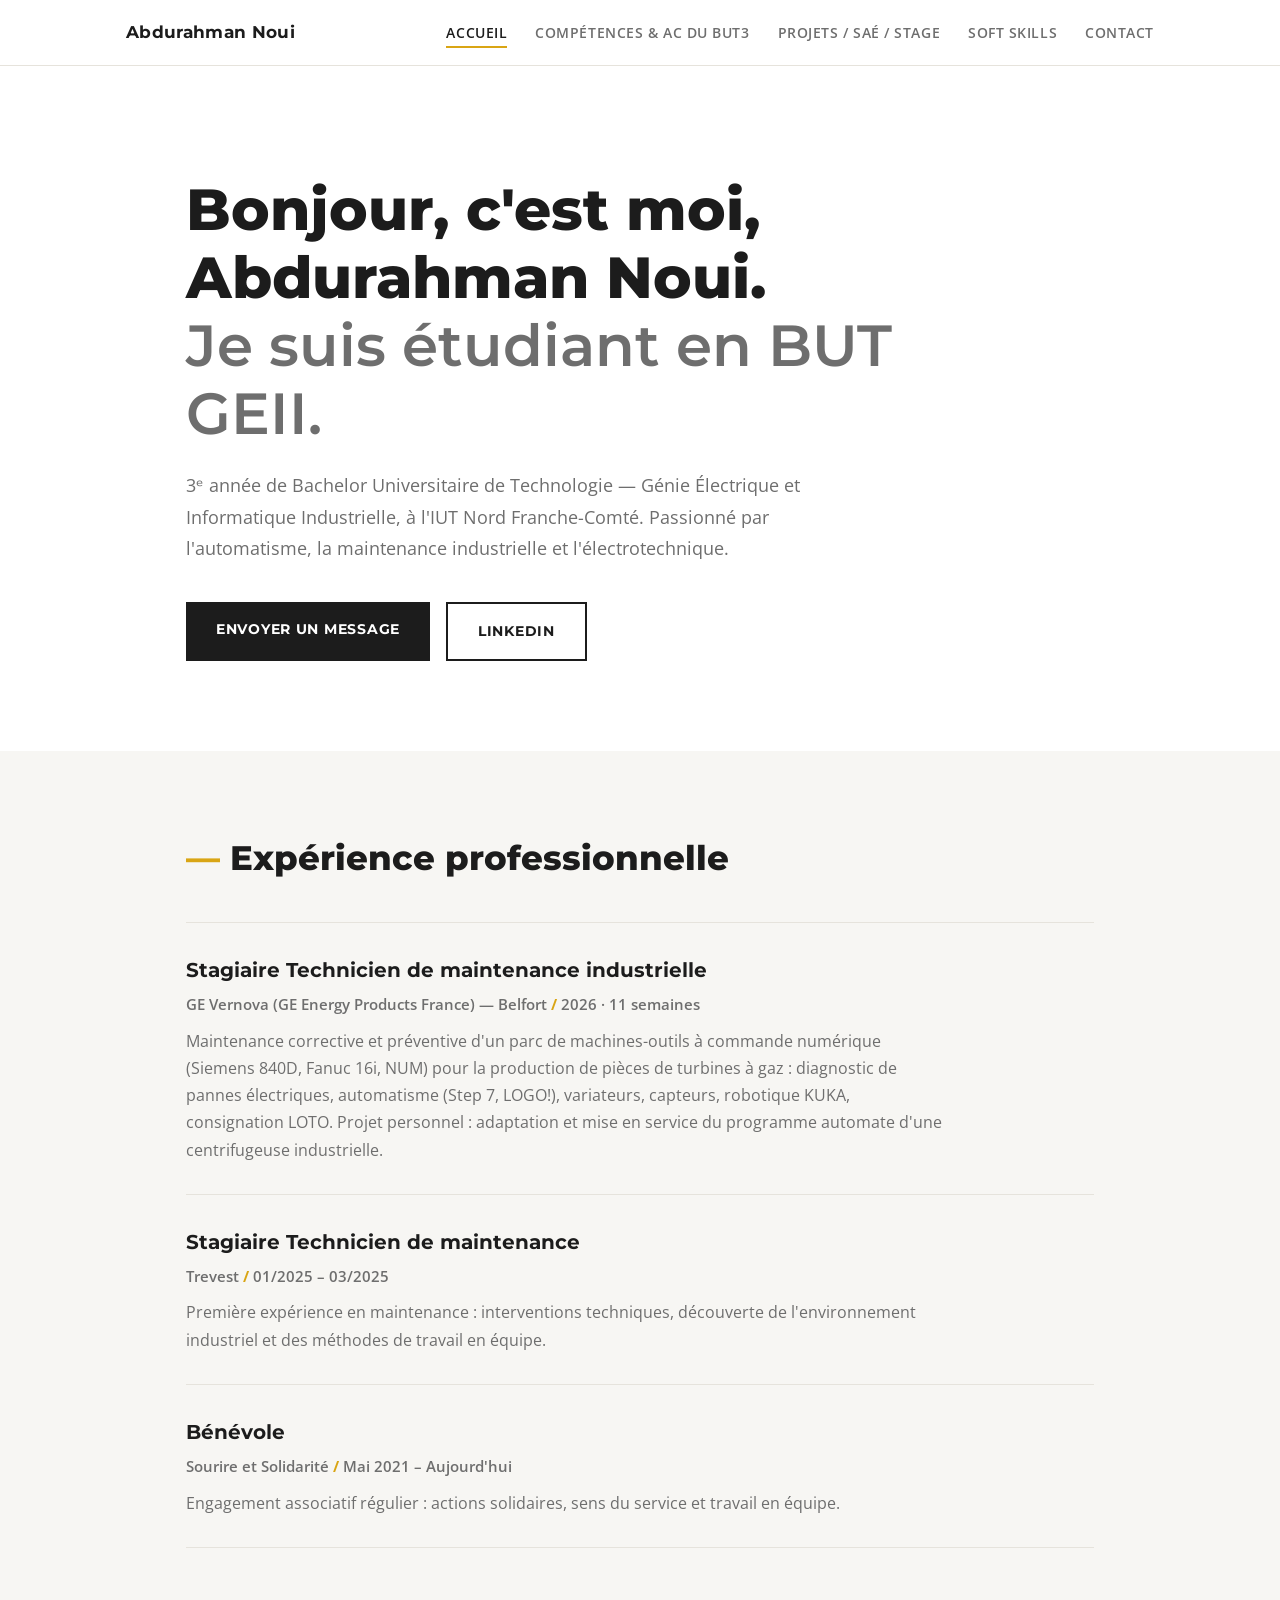
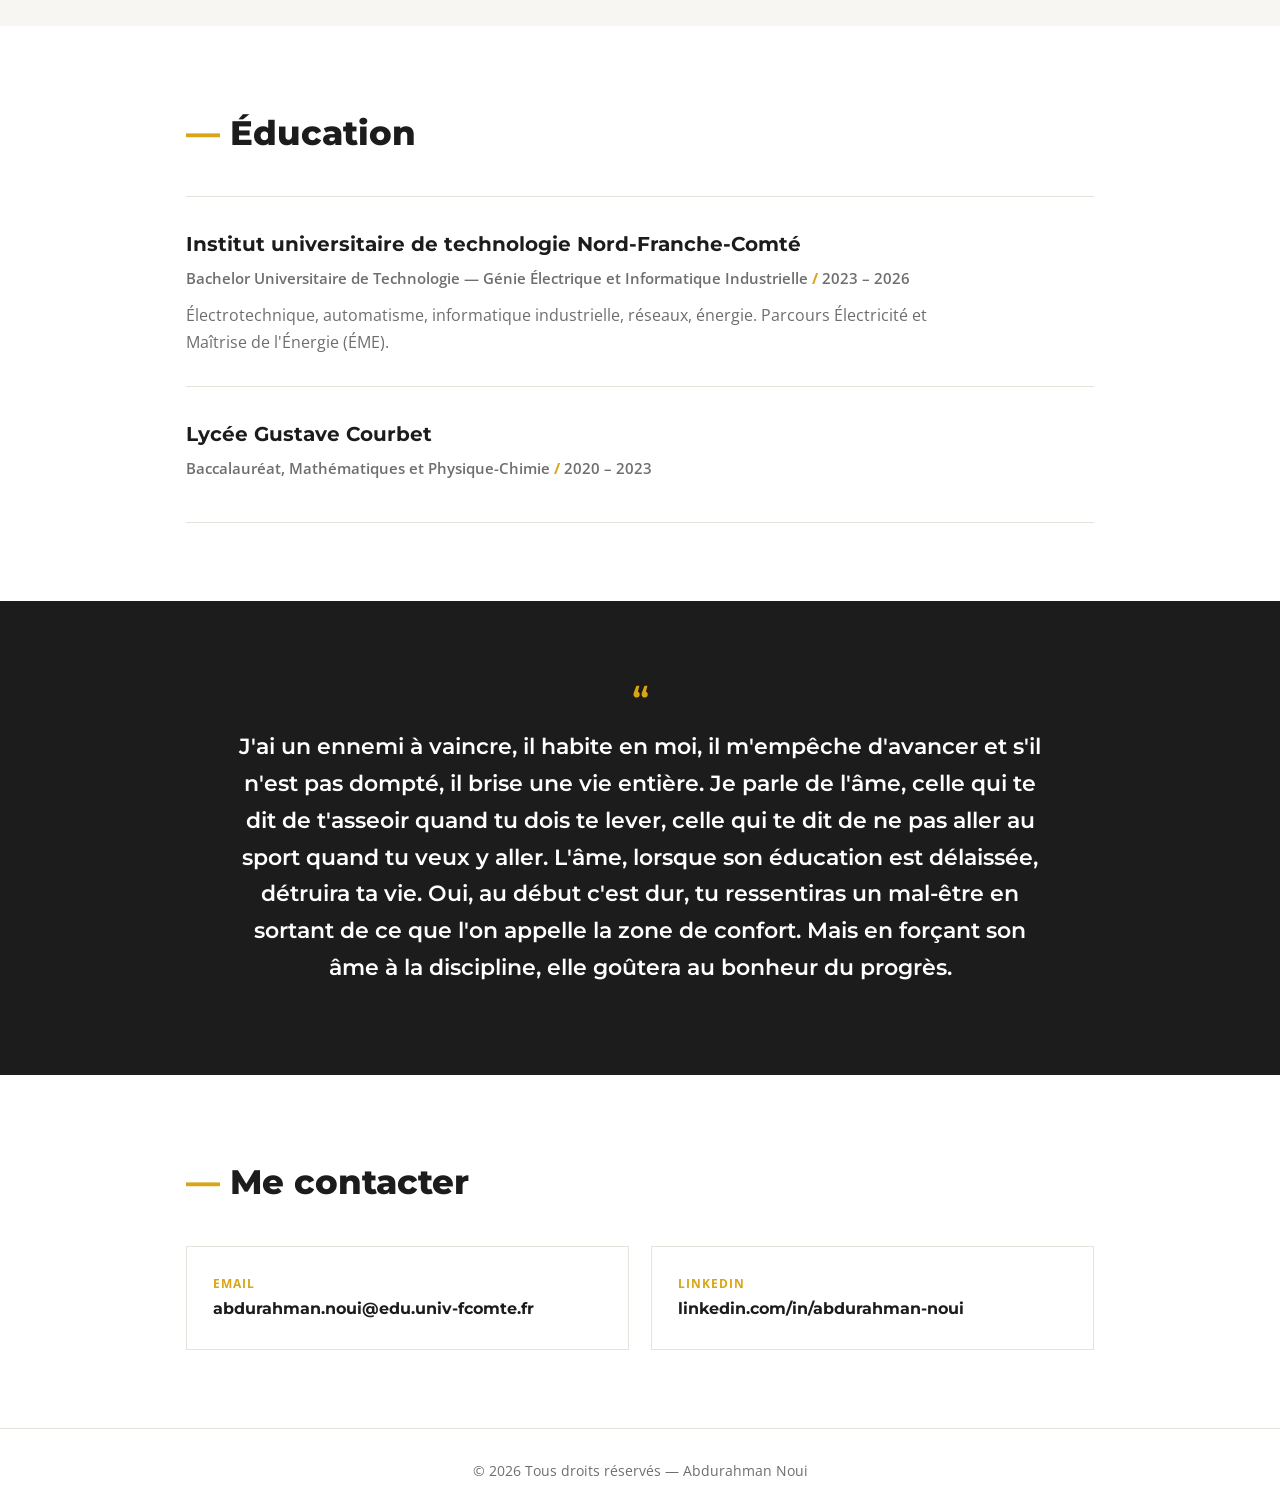
==== index.html @ ebdf5f32 "Add files via upload" ====
<!DOCTYPE html>
<html lang="fr">
<head>
<meta charset="UTF-8">
<meta name="viewport" content="width=device-width, initial-scale=1.0">
<title>Portfolio of Abdurahman NOUI</title>
<meta name="description" content="Bonjour, c'est moi, Abdurahman Noui. Je suis étudiant en BUT GEII.">
<link rel="preconnect" href="https://fonts.googleapis.com">
<link href="https://fonts.googleapis.com/css2?family=Montserrat:wght@600;700;800&family=Open+Sans:wght@400;600;700&display=swap" rel="stylesheet">
<link rel="stylesheet" href="style.css">
</head>
<body>

<nav>
  <div class="nav-inner">
    <a class="brand" href="index.html">Abdurahman Noui</a>
    <button class="burger" aria-label="Menu" onclick="document.querySelector('.nav-links').classList.toggle('show')">☰</button>
    <ul class="nav-links">
      <li><a class="active" href="index.html">Accueil</a></li>
      <li><a href="competences.html">Compétences &amp; AC du BUT3</a></li>
      <li><a href="projets-stage.html">Projets / SAÉ / Stage</a></li>
      <li><a href="soft-skills.html">Soft Skills</a></li>
      <li><a href="contact.html">Contact</a></li>
    </ul>
  </div>
</nav>

<header class="hero">
  <div class="wrap">
    <h1>Bonjour, c'est moi,<br>Abdurahman Noui.<br><span class="soft">Je suis étudiant en BUT GEII.</span></h1>
    <p class="lead">3ᵉ année de Bachelor Universitaire de Technologie — Génie Électrique et Informatique Industrielle, à l'IUT Nord Franche-Comté. Passionné par l'automatisme, la maintenance industrielle et l'électrotechnique.</p>
    <div class="hero-actions">
      <a class="btn btn-dark" href="mailto:abdurahman.noui@edu.univ-fcomte.fr">Envoyer un message</a>
      <a class="btn btn-line" href="http://www.linkedin.com/in/abdurahman-noui-6b094830a" target="_blank" rel="noopener">LinkedIn</a>
    </div>
  </div>
</header>

<section class="alt">
  <div class="wrap">
    <h2 class="sec-title">Expérience professionnelle</h2>

    <div class="entry">
      <h3>Stagiaire Technicien de maintenance industrielle</h3>
      <div class="meta">GE Vernova (GE Energy Products France) — Belfort <b>/</b> 2026 · 11 semaines</div>
      <p>Maintenance corrective et préventive d'un parc de machines-outils à commande numérique (Siemens 840D, Fanuc 16i, NUM) pour la production de pièces de turbines à gaz : diagnostic de pannes électriques, automatisme (Step 7, LOGO!), variateurs, capteurs, robotique KUKA, consignation LOTO. Projet personnel : adaptation et mise en service du programme automate d'une centrifugeuse industrielle.</p>
    </div>

    <div class="entry">
      <h3>Stagiaire Technicien de maintenance</h3>
      <div class="meta">Trevest <b>/</b> 01/2025 – 03/2025</div>
      <p>Première expérience en maintenance : interventions techniques, découverte de l'environnement industriel et des méthodes de travail en équipe.</p>
    </div>

    <div class="entry">
      <h3>Bénévole</h3>
      <div class="meta">Sourire et Solidarité <b>/</b> Mai 2021 – Aujourd'hui</div>
      <p>Engagement associatif régulier : actions solidaires, sens du service et travail en équipe.</p>
    </div>
  </div>
</section>

<section>
  <div class="wrap">
    <h2 class="sec-title">Éducation</h2>

    <div class="entry">
      <h3>Institut universitaire de technologie Nord-Franche-Comté</h3>
      <div class="meta">Bachelor Universitaire de Technologie — Génie Électrique et Informatique Industrielle <b>/</b> 2023 – 2026</div>
      <p>Électrotechnique, automatisme, informatique industrielle, réseaux, énergie. Parcours Électricité et Maîtrise de l'Énergie (ÉME).</p>
    </div>

    <div class="entry">
      <h3>Lycée Gustave Courbet</h3>
      <div class="meta">Baccalauréat, Mathématiques et Physique-Chimie <b>/</b> 2020 – 2023</div>
      <p></p>
    </div>
  </div>
</section>

<div class="quote">
  <blockquote>J'ai un ennemi à vaincre, il habite en moi, il m'empêche d'avancer et s'il n'est pas dompté, il brise une vie entière. Je parle de l'âme, celle qui te dit de t'asseoir quand tu dois te lever, celle qui te dit de ne pas aller au sport quand tu veux y aller. L'âme, lorsque son éducation est délaissée, détruira ta vie. Oui, au début c'est dur, tu ressentiras un mal-être en sortant de ce que l'on appelle la zone de confort. Mais en forçant son âme à la discipline, elle goûtera au bonheur du progrès.</blockquote>
</div>

<section>
  <div class="wrap">
    <h2 class="sec-title">Me contacter</h2>
    <div class="contact-grid">
      <div class="contact-item">
        <div class="lbl">Email</div>
        <a href="mailto:abdurahman.noui@edu.univ-fcomte.fr">abdurahman.noui@edu.univ-fcomte.fr</a>
      </div>
      <div class="contact-item">
        <div class="lbl">LinkedIn</div>
        <a href="http://www.linkedin.com/in/abdurahman-noui-6b094830a" target="_blank" rel="noopener">linkedin.com/in/abdurahman-noui</a>
      </div>
    </div>
  </div>
</section>

<footer>© 2026 Tous droits réservés — Abdurahman Noui</footer>

<script>
document.querySelectorAll('.nav-links a').forEach(a=>a.addEventListener('click',()=>document.querySelector('.nav-links').classList.remove('show')));
</script>
</body>
</html>
---- style.css ----
/* ============================================================
   Portfolio Abdurahman NOUI — style repris de l'ancien site
   (Webnode : fond blanc, typo forte, sections "—", accent doré)
   ============================================================ */
:root{
  --txt:    #1c1c1c;
  --muted:  #6e6e6e;
  --bg:     #ffffff;
  --bg-alt: #f7f6f3;
  --line:   #e6e3dc;
  --accent: #d9a514;   /* doré discret */
  --font-head:'Montserrat', sans-serif;
  --font-body:'Open Sans', sans-serif;
}
*{margin:0;padding:0;box-sizing:border-box}
html{scroll-behavior:smooth}
body{background:var(--bg);color:var(--txt);font-family:var(--font-body);line-height:1.75;font-size:16.5px}
img{max-width:100%;height:auto;display:block;margin:24px auto;border-radius:4px}
a{color:var(--txt)}
.wrap{max-width:960px;margin:0 auto;padding:0 26px}

/* ---------- navigation ---------- */
nav{position:sticky;top:0;z-index:50;background:rgba(255,255,255,.96);backdrop-filter:blur(8px);border-bottom:1px solid var(--line)}
.nav-inner{max-width:1080px;margin:0 auto;padding:18px 26px;display:flex;align-items:center;justify-content:space-between;gap:20px}
.brand{font-family:var(--font-head);font-weight:700;font-size:1.05rem;letter-spacing:.02em;text-decoration:none;color:var(--txt)}
.nav-links{display:flex;gap:28px;list-style:none;flex-wrap:wrap}
.nav-links a{text-decoration:none;color:var(--muted);font-size:.86rem;font-weight:600;letter-spacing:.04em;text-transform:uppercase;padding-bottom:4px;border-bottom:2px solid transparent;transition:.2s}
.nav-links a:hover{color:var(--txt)}
.nav-links a.active{color:var(--txt);border-bottom-color:var(--accent)}
.burger{display:none;background:none;border:1px solid var(--line);border-radius:6px;font-size:1.25rem;padding:4px 12px;cursor:pointer;color:var(--txt)}

/* ---------- hero ---------- */
.hero{padding:110px 0 90px;text-align:left}
.hero h1{font-family:var(--font-head);font-weight:800;font-size:clamp(2.1rem,5.4vw,3.6rem);line-height:1.18;max-width:820px}
.hero h1 .soft{color:var(--muted);font-weight:600}
.hero p.lead{margin-top:22px;font-size:1.12rem;color:var(--muted);max-width:640px}
.hero-actions{margin-top:38px;display:flex;gap:16px;flex-wrap:wrap}
.btn{display:inline-block;text-decoration:none;font-family:var(--font-head);font-weight:700;font-size:.9rem;letter-spacing:.05em;text-transform:uppercase;padding:15px 30px;transition:.2s}
.btn-dark{background:var(--txt);color:#fff}
.btn-dark:hover{background:var(--accent);color:var(--txt)}
.btn-line{border:2px solid var(--txt);color:var(--txt)}
.btn-line:hover{border-color:var(--accent);color:var(--accent)}

/* ---------- sections ---------- */
section{padding:78px 0}
section.alt{background:var(--bg-alt)}
.sec-title{font-family:var(--font-head);font-weight:800;font-size:clamp(1.5rem,3.4vw,2.1rem);margin-bottom:34px}
.sec-title::before{content:"— ";color:var(--accent)}
.sec-sub{color:var(--muted);max-width:700px;margin:-20px 0 36px}

/* ---------- entrées type CV (expérience / éducation) ---------- */
.entry{padding:30px 0;border-top:1px solid var(--line)}
.entry:last-child{border-bottom:1px solid var(--line)}
.entry h3{font-family:var(--font-head);font-weight:700;font-size:1.25rem}
.entry .meta{font-size:.92rem;color:var(--muted);font-weight:600;margin:4px 0 10px}
.entry .meta b{color:var(--accent)}
.entry p{color:var(--muted);font-size:.97rem;max-width:760px}

/* ---------- citation ---------- */
.quote{padding:90px 0;background:var(--txt);color:#fff}
.quote blockquote{font-family:var(--font-head);font-weight:600;font-size:clamp(1.05rem,2.2vw,1.35rem);line-height:1.7;max-width:860px;margin:0 auto;padding:0 26px;text-align:center}
.quote blockquote::before{content:"“";color:var(--accent);font-size:2.4rem;display:block;line-height:.5;margin-bottom:18px}

/* ---------- cartes compétences (page compétences) ---------- */
.comp{margin-bottom:56px}
.comp-header{display:flex;align-items:baseline;gap:16px;flex-wrap:wrap;border-bottom:3px solid var(--txt);padding-bottom:14px;margin-bottom:8px}
.comp-header .code{font-family:var(--font-head);font-weight:800;font-size:1.6rem;color:var(--accent)}
.comp-header h2{font-family:var(--font-head);font-weight:800;font-size:clamp(1.15rem,2.6vw,1.5rem);flex:1;min-width:240px}
.comp-header .lvl{font-size:.8rem;font-weight:700;letter-spacing:.08em;text-transform:uppercase;color:var(--muted)}

/* ---------- accordéon AC ---------- */
.ac{border-bottom:1px solid var(--line)}
.ac-toggle{
  width:100%;display:flex;align-items:center;gap:16px;text-align:left;cursor:pointer;
  background:none;border:none;padding:22px 4px;font-family:var(--font-head);
  font-weight:700;font-size:1.02rem;color:var(--txt);
}
.ac-toggle:hover .ac-name{color:var(--accent)}
.ac-toggle .ac-code{color:var(--muted);font-size:.85rem;font-weight:600;flex:none;width:78px}
.ac-toggle .ac-name{flex:1;transition:.2s}
.ac-toggle .chev{flex:none;transition:transform .25s;color:var(--accent);font-size:.85rem}
.ac.open .chev{transform:rotate(90deg)}
.ac-body{max-height:0;overflow:hidden;transition:max-height .4s ease}
.ac-content{padding:6px 4px 44px}
.ac-content h3{font-family:var(--font-head);font-weight:700;font-size:1.12rem;margin:30px 0 12px}
.ac-content h4{font-family:var(--font-head);font-weight:700;font-size:1rem;margin:22px 0 10px}
.ac-content p{margin-bottom:14px;color:#3a3a3a}
.ac-content ul,.ac-content ol{margin:0 0 16px 24px;color:#3a3a3a}
.ac-content li{margin-bottom:8px}
.ac-content .formule{background:var(--bg-alt);border-left:4px solid var(--accent);padding:12px 18px;font-family:monospace;margin:14px 0}
.ac-content .concl{background:var(--bg-alt);border-left:4px solid var(--accent);padding:18px 22px;margin-top:24px}
.ac-content .concl b{font-family:var(--font-head)}
.badge{display:inline-block;font-size:.72rem;font-weight:700;letter-spacing:.06em;text-transform:uppercase;padding:3px 10px;border-radius:99px;margin-left:8px;flex:none}
.badge.new{background:#eaf3ea;color:#2e7d44}
.badge.note{background:#fdf3d7;color:#9a7208}

/* ---------- cartes projets ---------- */
.cards{display:grid;grid-template-columns:repeat(2,1fr);gap:24px}
.card{border:1px solid var(--line);padding:30px;transition:.2s;background:var(--bg)}
.card:hover{border-color:var(--accent);transform:translateY(-3px)}
.card .tag{font-size:.74rem;font-weight:700;letter-spacing:.08em;text-transform:uppercase;color:var(--accent)}
.card h3{font-family:var(--font-head);font-weight:700;font-size:1.15rem;margin:10px 0}
.card p{color:var(--muted);font-size:.94rem}
.card.full{grid-column:1/-1}

/* ---------- contact ---------- */
.contact-grid{display:grid;grid-template-columns:repeat(2,1fr);gap:22px;margin-top:10px}
.contact-item{border:1px solid var(--line);padding:26px}
.contact-item .lbl{font-size:.74rem;font-weight:700;letter-spacing:.08em;text-transform:uppercase;color:var(--accent)}
.contact-item a{font-family:var(--font-head);font-weight:700;font-size:1.02rem;text-decoration:none;word-break:break-all}
.contact-item a:hover{color:var(--accent)}

footer{border-top:1px solid var(--line);padding:30px 0;text-align:center;color:var(--muted);font-size:.85rem}

/* ---------- responsive ---------- */
@media(max-width:760px){
  .burger{display:block}
  .nav-links{display:none;position:absolute;top:100%;left:0;right:0;background:#fff;border-bottom:1px solid var(--line);flex-direction:column;gap:0;padding:10px 26px 20px}
  .nav-links.show{display:flex}
  .nav-links li{padding:10px 0}
  .cards,.contact-grid{grid-template-columns:1fr}
  .hero{padding:70px 0 60px}
}
@media(prefers-reduced-motion:reduce){*{transition:none!important}html{scroll-behavior:auto}}
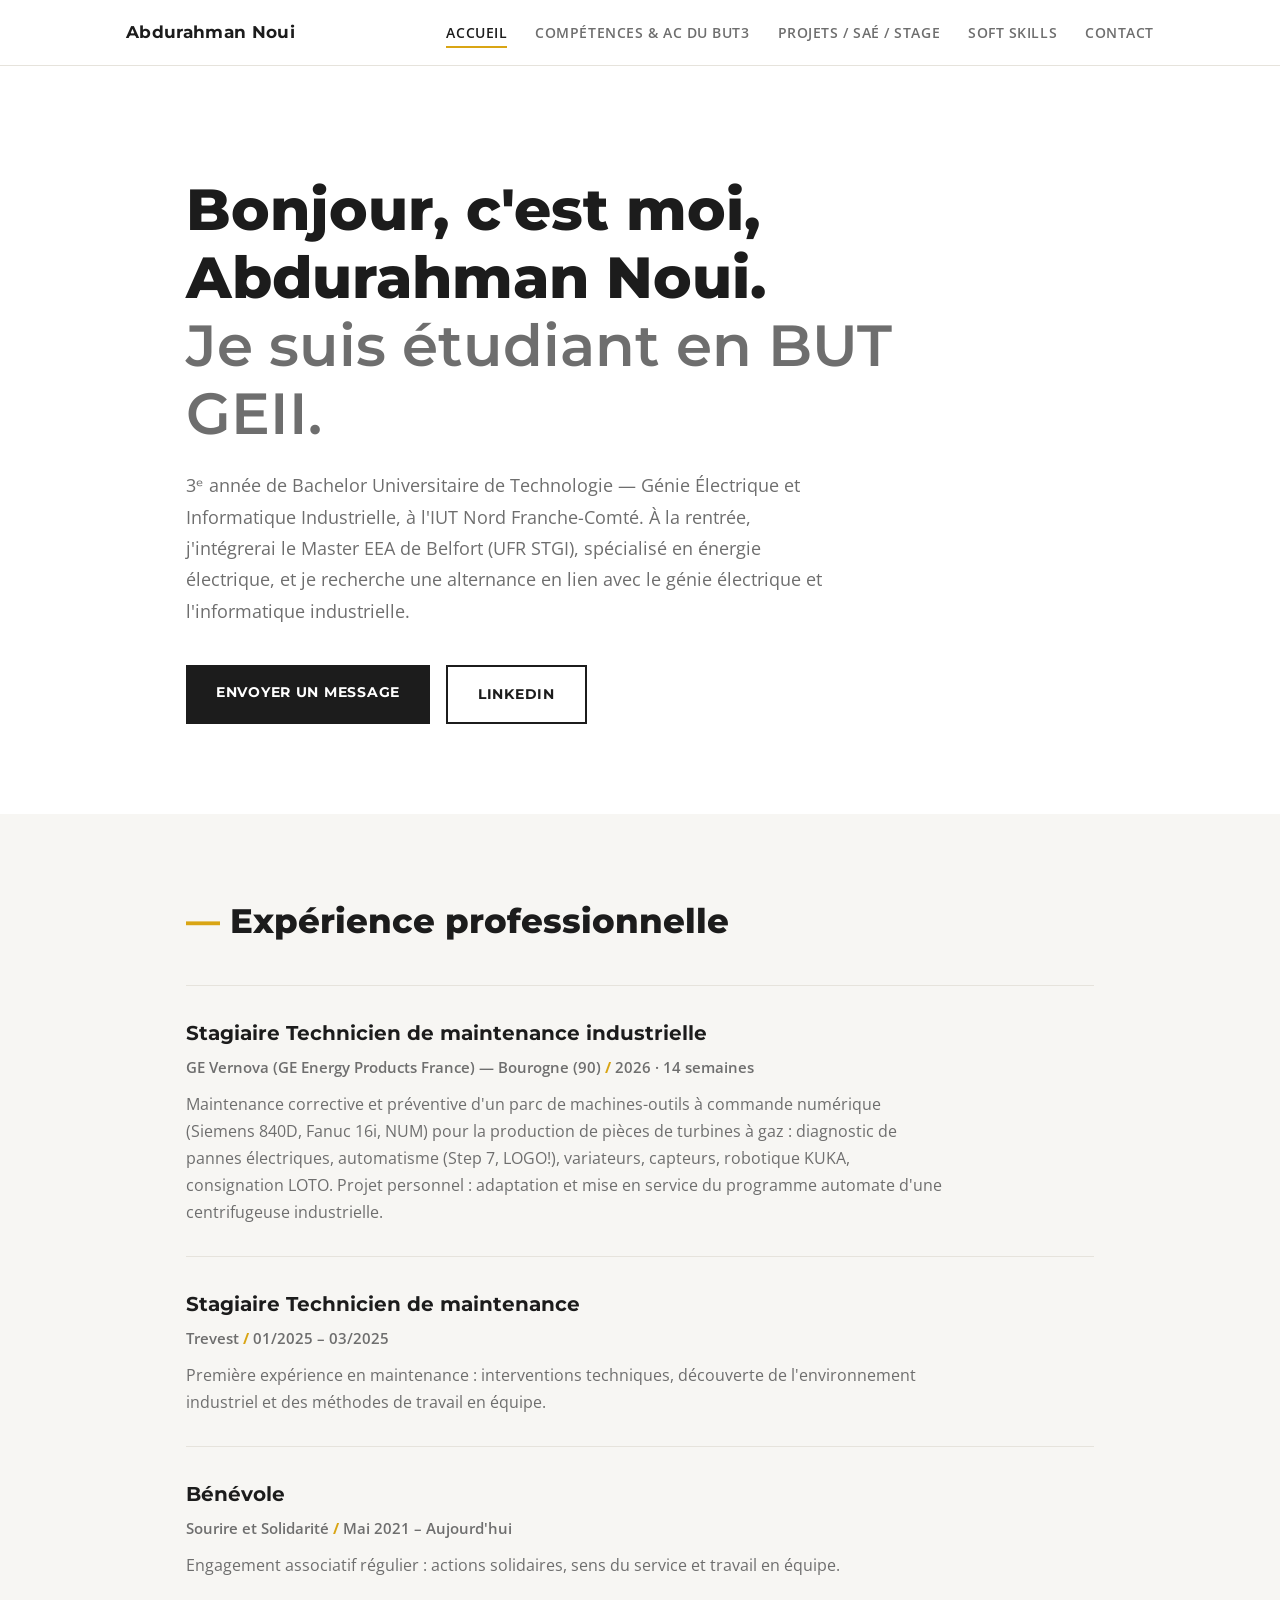
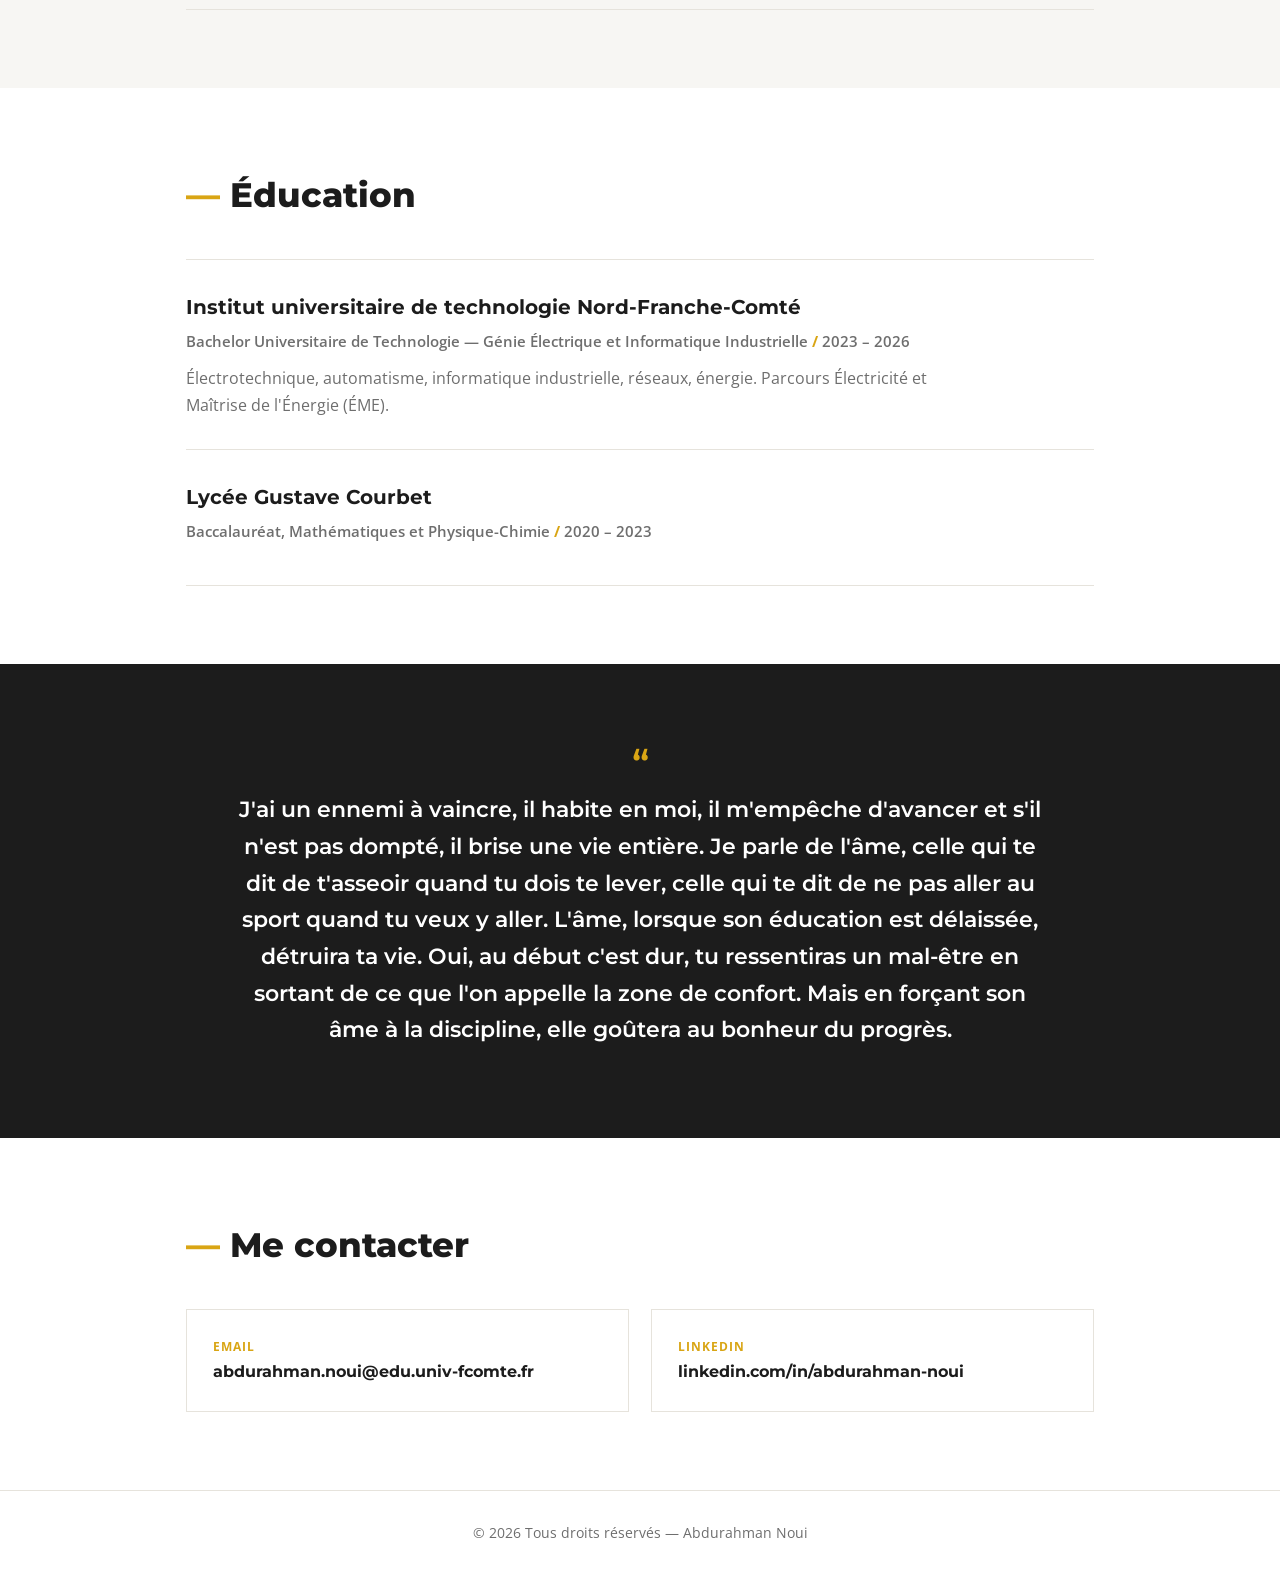
==== commit 5c59ee0e: "Add files via upload" ====
--- a/index.html
+++ b/index.html
@@ -28,7 +28,7 @@
 <header class="hero">
   <div class="wrap">
     <h1>Bonjour, c'est moi,<br>Abdurahman Noui.<br><span class="soft">Je suis étudiant en BUT GEII.</span></h1>
-    <p class="lead">3ᵉ année de Bachelor Universitaire de Technologie — Génie Électrique et Informatique Industrielle, à l'IUT Nord Franche-Comté. Passionné par l'automatisme, la maintenance industrielle et l'électrotechnique.</p>
+    <p class="lead">3ᵉ année de Bachelor Universitaire de Technologie — Génie Électrique et Informatique Industrielle, à l'IUT Nord Franche-Comté. À la rentrée, j'intégrerai le Master EEA de Belfort (UFR STGI), spécialisé en énergie électrique, et je recherche une alternance en lien avec le génie électrique et l'informatique industrielle.</p>
     <div class="hero-actions">
       <a class="btn btn-dark" href="mailto:abdurahman.noui@edu.univ-fcomte.fr">Envoyer un message</a>
       <a class="btn btn-line" href="http://www.linkedin.com/in/abdurahman-noui-6b094830a" target="_blank" rel="noopener">LinkedIn</a>
@@ -42,7 +42,7 @@
 
     <div class="entry">
       <h3>Stagiaire Technicien de maintenance industrielle</h3>
-      <div class="meta">GE Vernova (GE Energy Products France) — Belfort <b>/</b> 2026 · 11 semaines</div>
+      <div class="meta">GE Vernova (GE Energy Products France) — Bourogne (90) <b>/</b> 2026 · 14 semaines</div>
       <p>Maintenance corrective et préventive d'un parc de machines-outils à commande numérique (Siemens 840D, Fanuc 16i, NUM) pour la production de pièces de turbines à gaz : diagnostic de pannes électriques, automatisme (Step 7, LOGO!), variateurs, capteurs, robotique KUKA, consignation LOTO. Projet personnel : adaptation et mise en service du programme automate d'une centrifugeuse industrielle.</p>
     </div>
 
@@ -104,4 +104,4 @@
 document.querySelectorAll('.nav-links a').forEach(a=>a.addEventListener('click',()=>document.querySelector('.nav-links').classList.remove('show')));
 </script>
 </body>
-</html>
+</html>
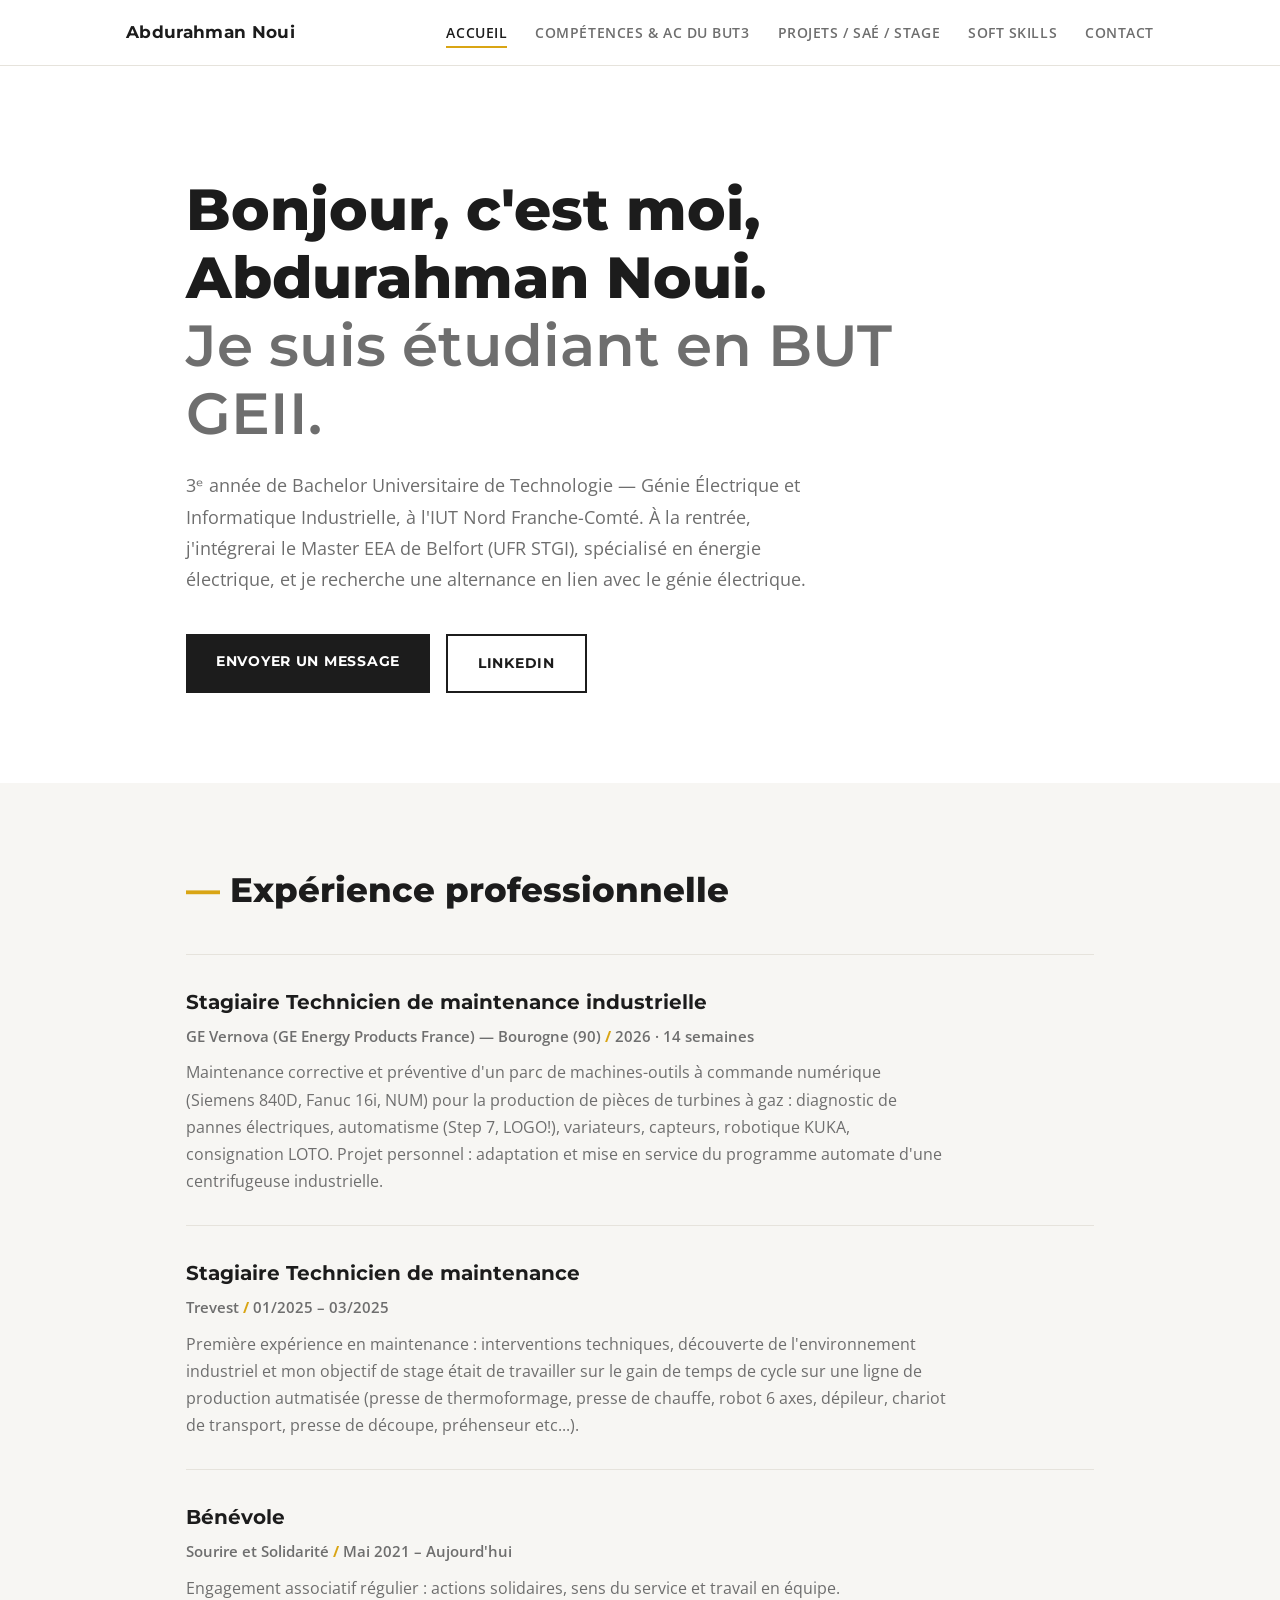
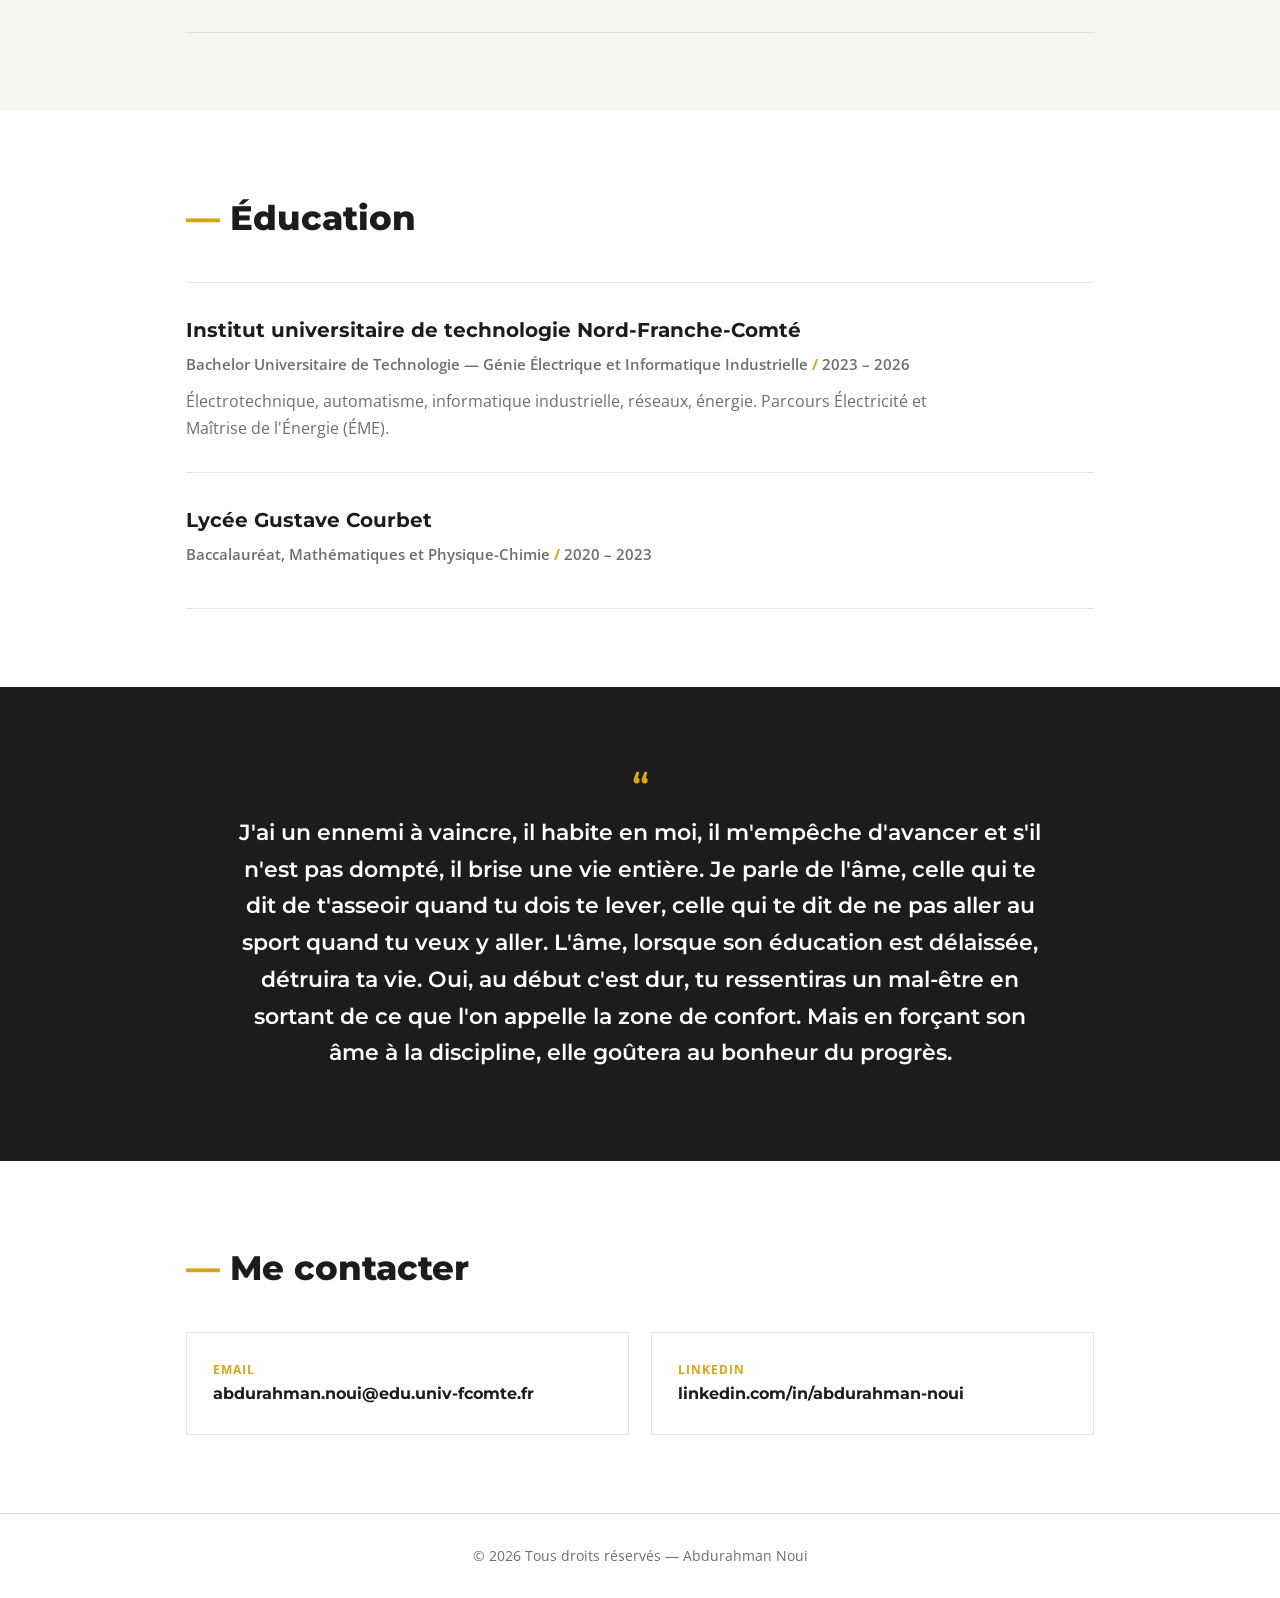
==== commit bd97db3a: "Add files via upload" ====
--- a/index.html
+++ b/index.html
@@ -28,7 +28,7 @@
 <header class="hero">
   <div class="wrap">
     <h1>Bonjour, c'est moi,<br>Abdurahman Noui.<br><span class="soft">Je suis étudiant en BUT GEII.</span></h1>
-    <p class="lead">3ᵉ année de Bachelor Universitaire de Technologie — Génie Électrique et Informatique Industrielle, à l'IUT Nord Franche-Comté. À la rentrée, j'intégrerai le Master EEA de Belfort (UFR STGI), spécialisé en énergie électrique, et je recherche une alternance en lien avec le génie électrique et l'informatique industrielle.</p>
+    <p class="lead">3ᵉ année de Bachelor Universitaire de Technologie — Génie Électrique et Informatique Industrielle, à l'IUT Nord Franche-Comté. À la rentrée, j'intégrerai le Master EEA de Belfort (UFR STGI), spécialisé en énergie électrique, et je recherche une alternance en lien avec le génie électrique.</p>
     <div class="hero-actions">
       <a class="btn btn-dark" href="mailto:abdurahman.noui@edu.univ-fcomte.fr">Envoyer un message</a>
       <a class="btn btn-line" href="http://www.linkedin.com/in/abdurahman-noui-6b094830a" target="_blank" rel="noopener">LinkedIn</a>
@@ -49,7 +49,7 @@
     <div class="entry">
       <h3>Stagiaire Technicien de maintenance</h3>
       <div class="meta">Trevest <b>/</b> 01/2025 – 03/2025</div>
-      <p>Première expérience en maintenance : interventions techniques, découverte de l'environnement industriel et des méthodes de travail en équipe.</p>
+      <p>Première expérience en maintenance : interventions techniques, découverte de l'environnement industriel et mon objectif de stage était de travailler sur le gain de temps de cycle sur une ligne de production autmatisée (presse de thermoformage, presse de chauffe, robot 6 axes, dépileur, chariot de transport, presse de découpe, préhenseur etc...).</p>
     </div>
 
     <div class="entry">
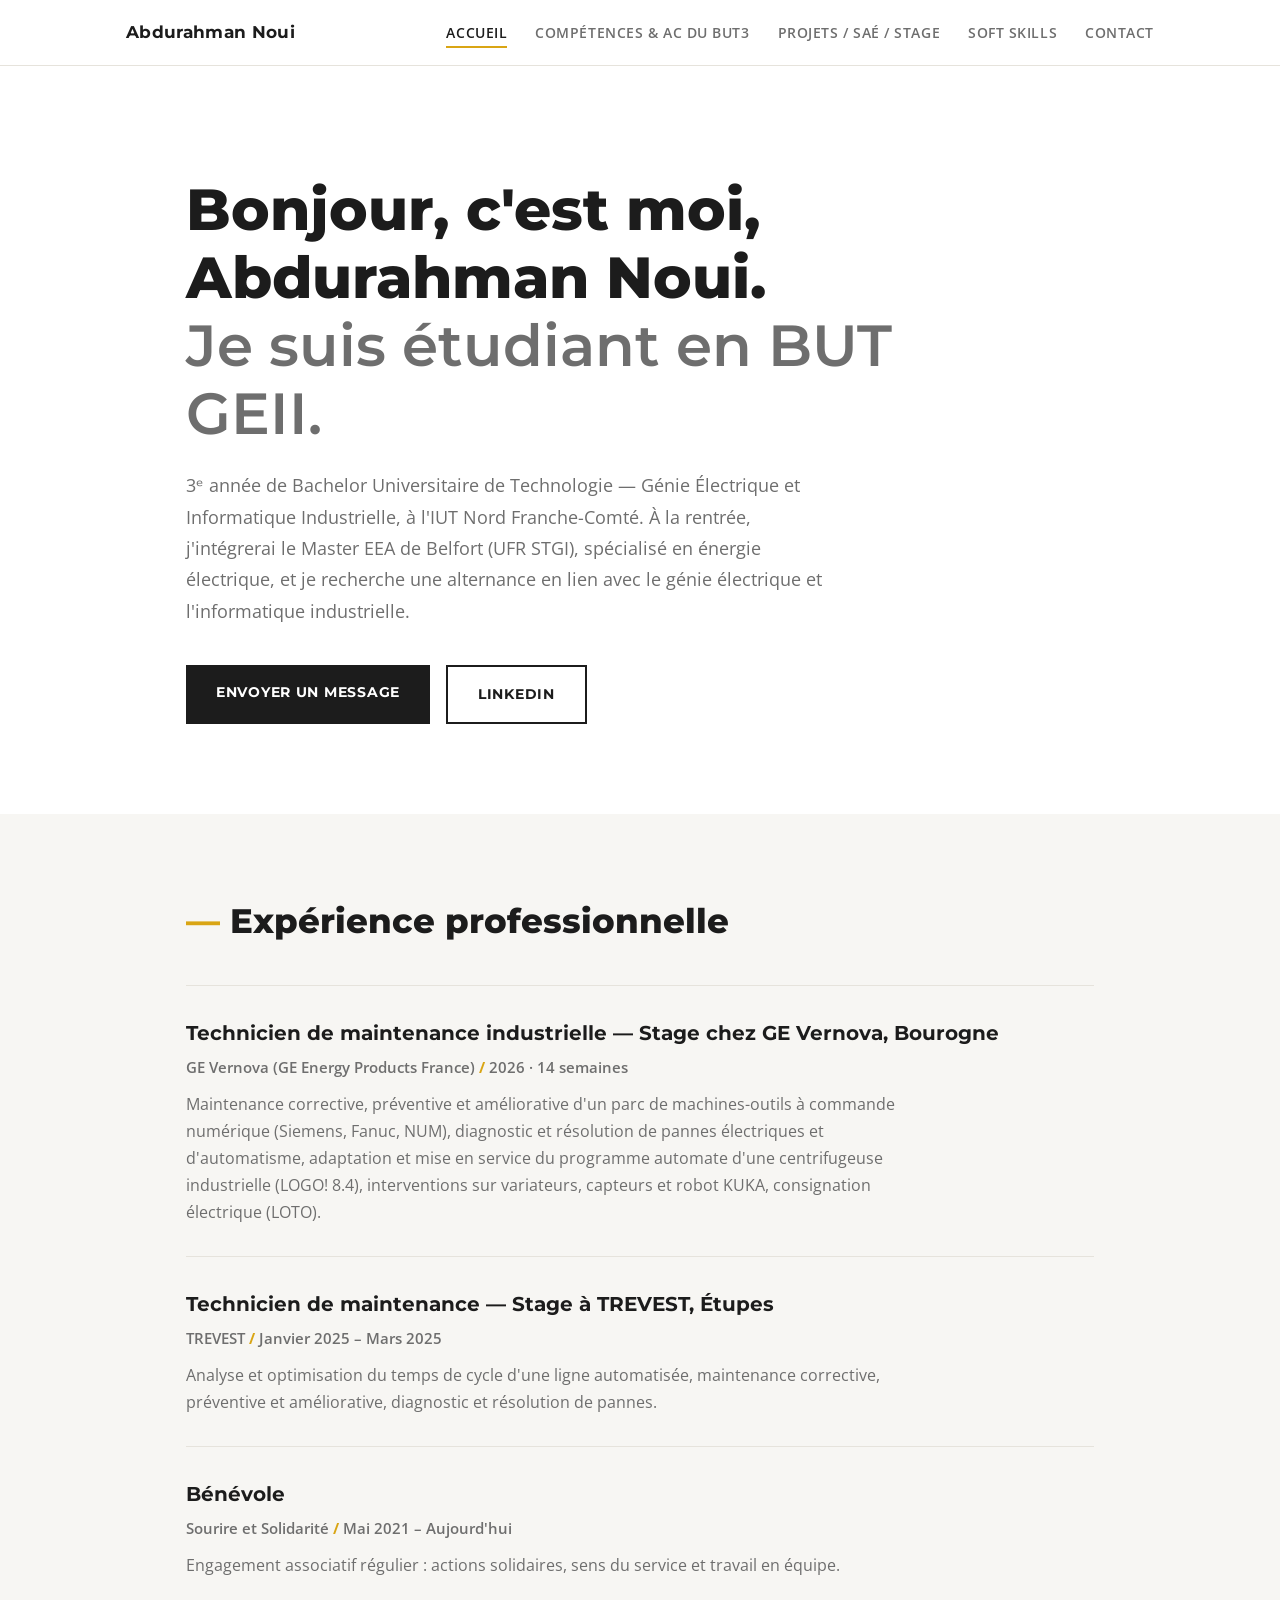
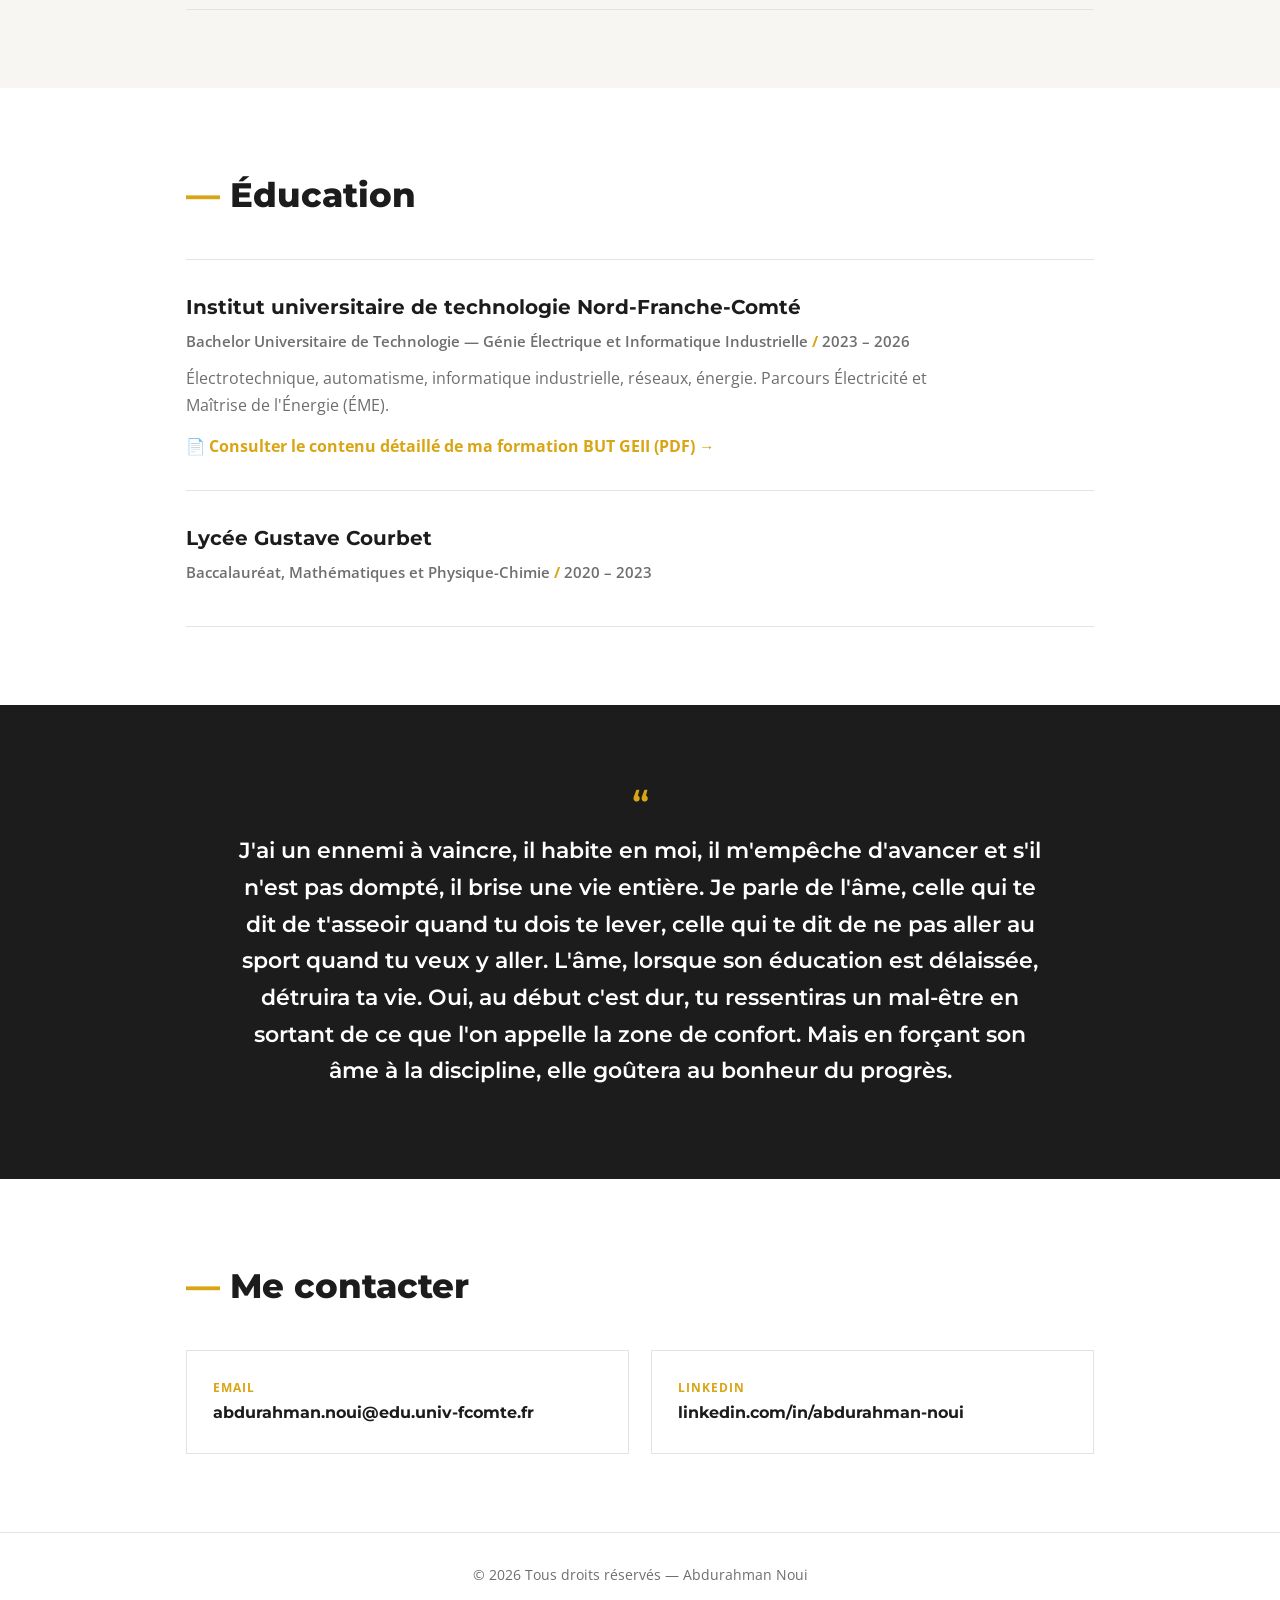
==== commit a6b08f13: "Add files via upload" ====
--- a/index.html
+++ b/index.html
@@ -28,7 +28,7 @@
 <header class="hero">
   <div class="wrap">
     <h1>Bonjour, c'est moi,<br>Abdurahman Noui.<br><span class="soft">Je suis étudiant en BUT GEII.</span></h1>
-    <p class="lead">3ᵉ année de Bachelor Universitaire de Technologie — Génie Électrique et Informatique Industrielle, à l'IUT Nord Franche-Comté. À la rentrée, j'intégrerai le Master EEA de Belfort (UFR STGI), spécialisé en énergie électrique, et je recherche une alternance en lien avec le génie électrique.</p>
+    <p class="lead">3ᵉ année de Bachelor Universitaire de Technologie — Génie Électrique et Informatique Industrielle, à l'IUT Nord Franche-Comté. À la rentrée, j'intégrerai le Master EEA de Belfort (UFR STGI), spécialisé en énergie électrique, et je recherche une alternance en lien avec le génie électrique et l'informatique industrielle.</p>
     <div class="hero-actions">
       <a class="btn btn-dark" href="mailto:abdurahman.noui@edu.univ-fcomte.fr">Envoyer un message</a>
       <a class="btn btn-line" href="http://www.linkedin.com/in/abdurahman-noui-6b094830a" target="_blank" rel="noopener">LinkedIn</a>
@@ -41,15 +41,15 @@
     <h2 class="sec-title">Expérience professionnelle</h2>
 
     <div class="entry">
-      <h3>Stagiaire Technicien de maintenance industrielle</h3>
-      <div class="meta">GE Vernova (GE Energy Products France) — Bourogne (90) <b>/</b> 2026 · 14 semaines</div>
-      <p>Maintenance corrective et préventive d'un parc de machines-outils à commande numérique (Siemens 840D, Fanuc 16i, NUM) pour la production de pièces de turbines à gaz : diagnostic de pannes électriques, automatisme (Step 7, LOGO!), variateurs, capteurs, robotique KUKA, consignation LOTO. Projet personnel : adaptation et mise en service du programme automate d'une centrifugeuse industrielle.</p>
+      <h3>Technicien de maintenance industrielle — Stage chez GE Vernova, Bourogne</h3>
+      <div class="meta">GE Vernova (GE Energy Products France) <b>/</b> 2026 · 14 semaines</div>
+      <p>Maintenance corrective, préventive et améliorative d'un parc de machines-outils à commande numérique (Siemens, Fanuc, NUM), diagnostic et résolution de pannes électriques et d'automatisme, adaptation et mise en service du programme automate d'une centrifugeuse industrielle (LOGO! 8.4), interventions sur variateurs, capteurs et robot KUKA, consignation électrique (LOTO).</p>
     </div>
 
     <div class="entry">
-      <h3>Stagiaire Technicien de maintenance</h3>
-      <div class="meta">Trevest <b>/</b> 01/2025 – 03/2025</div>
-      <p>Première expérience en maintenance : interventions techniques, découverte de l'environnement industriel et mon objectif de stage était de travailler sur le gain de temps de cycle sur une ligne de production autmatisée (presse de thermoformage, presse de chauffe, robot 6 axes, dépileur, chariot de transport, presse de découpe, préhenseur etc...).</p>
+      <h3>Technicien de maintenance — Stage à TREVEST, Étupes</h3>
+      <div class="meta">TREVEST <b>/</b> Janvier 2025 – Mars 2025</div>
+      <p>Analyse et optimisation du temps de cycle d'une ligne automatisée, maintenance corrective, préventive et améliorative, diagnostic et résolution de pannes.</p>
     </div>
 
     <div class="entry">
@@ -68,6 +68,7 @@
       <h3>Institut universitaire de technologie Nord-Franche-Comté</h3>
       <div class="meta">Bachelor Universitaire de Technologie — Génie Électrique et Informatique Industrielle <b>/</b> 2023 – 2026</div>
       <p>Électrotechnique, automatisme, informatique industrielle, réseaux, énergie. Parcours Électricité et Maîtrise de l'Énergie (ÉME).</p>
+      <p style="margin-top:14px"><a href="contenu-formation-but-geii.pdf" target="_blank" rel="noopener" style="font-weight:700;color:var(--accent);text-decoration:none">📄 Consulter le contenu détaillé de ma formation BUT GEII (PDF) →</a></p>
     </div>
 
     <div class="entry">
@@ -104,4 +105,4 @@
 document.querySelectorAll('.nav-links a').forEach(a=>a.addEventListener('click',()=>document.querySelector('.nav-links').classList.remove('show')));
 </script>
 </body>
-</html>+</html>
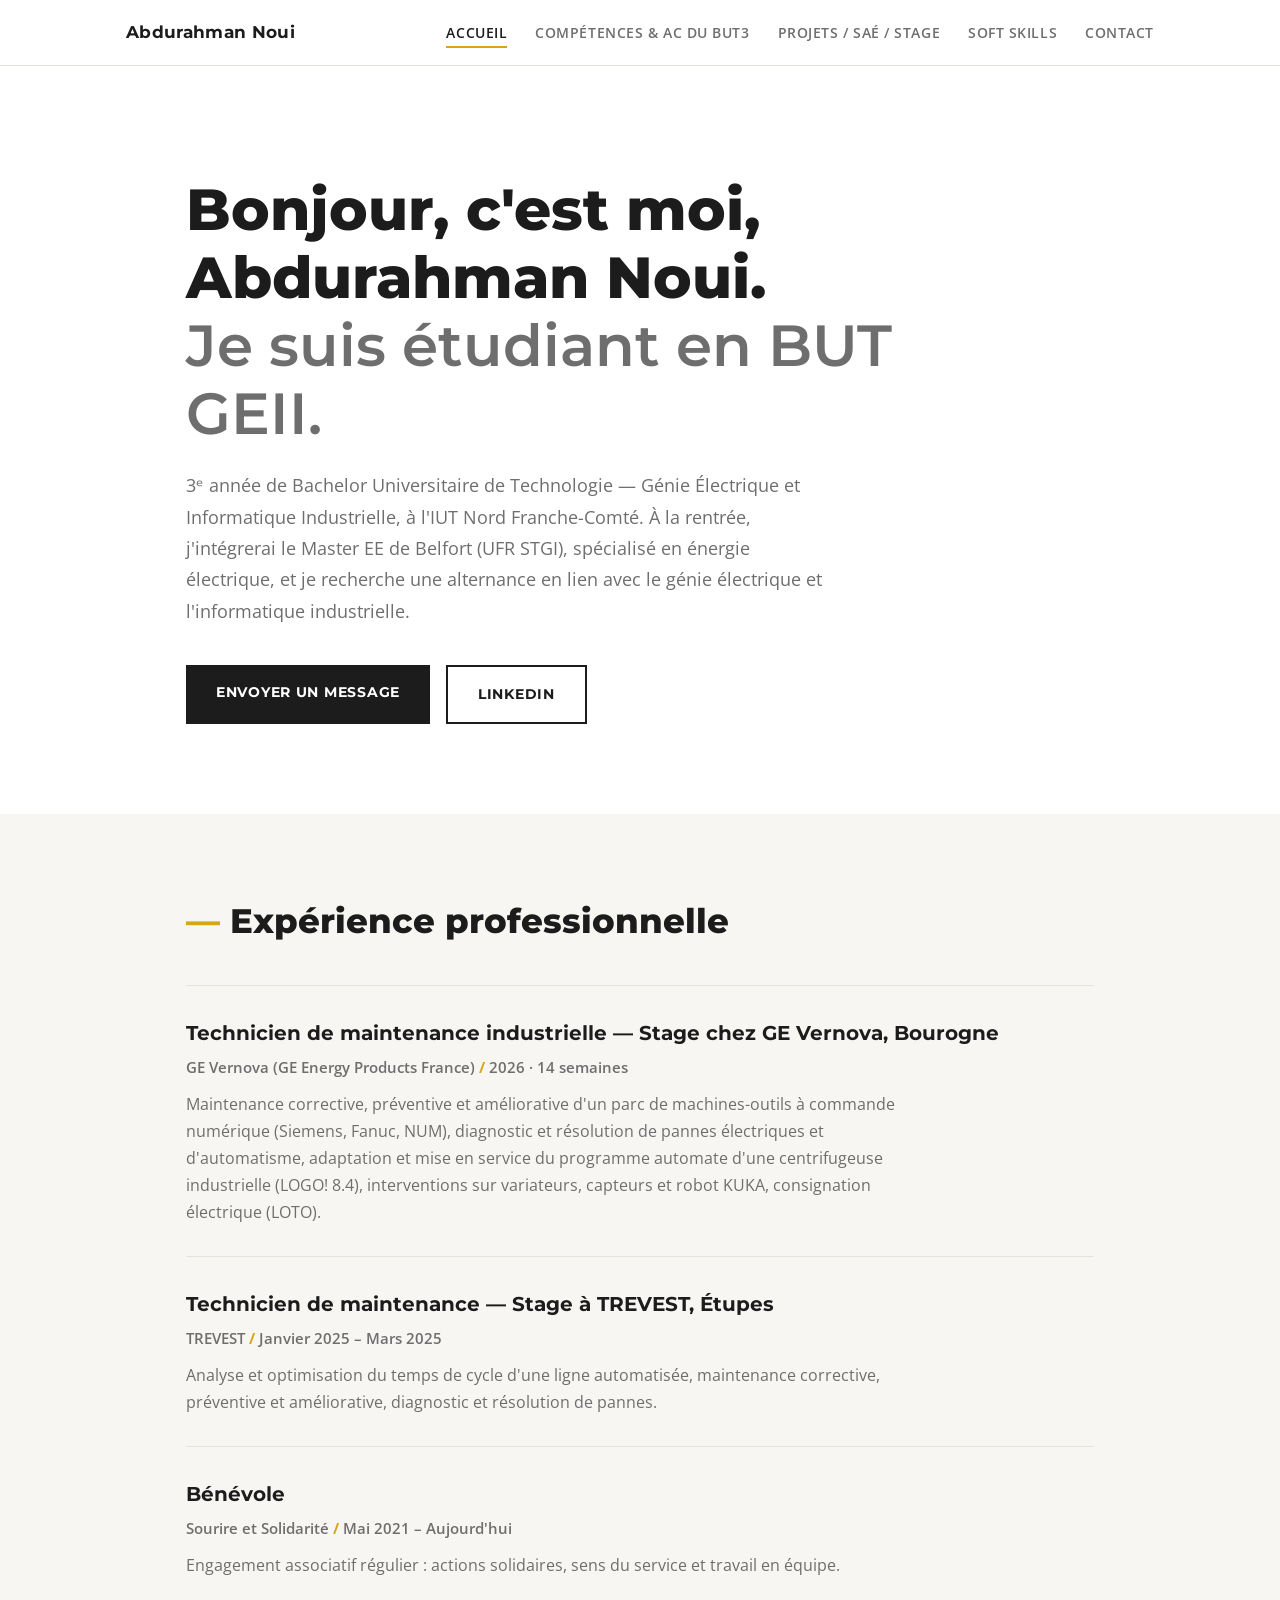
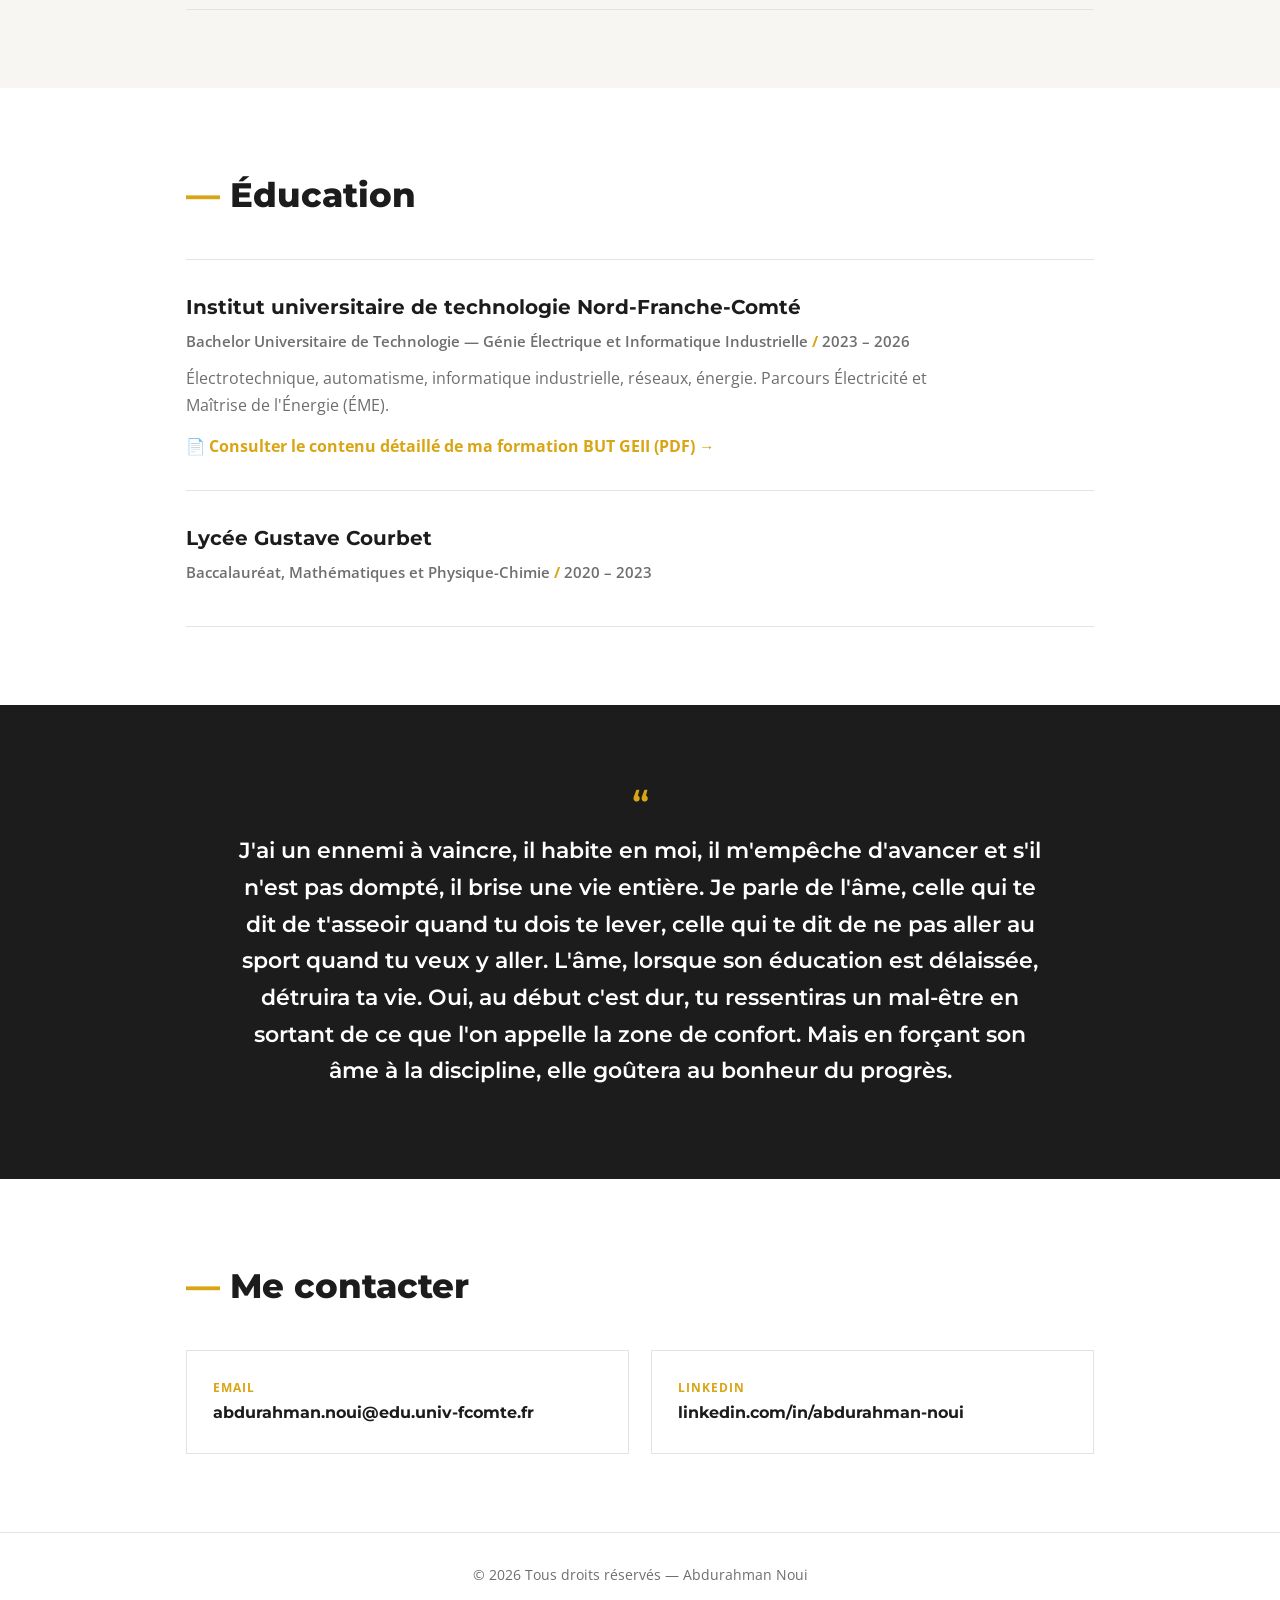
==== commit 3e1253d0: "Add files via upload" ====
--- a/index.html
+++ b/index.html
@@ -28,7 +28,7 @@
 <header class="hero">
   <div class="wrap">
     <h1>Bonjour, c'est moi,<br>Abdurahman Noui.<br><span class="soft">Je suis étudiant en BUT GEII.</span></h1>
-    <p class="lead">3ᵉ année de Bachelor Universitaire de Technologie — Génie Électrique et Informatique Industrielle, à l'IUT Nord Franche-Comté. À la rentrée, j'intégrerai le Master EEA de Belfort (UFR STGI), spécialisé en énergie électrique, et je recherche une alternance en lien avec le génie électrique et l'informatique industrielle.</p>
+    <p class="lead">3ᵉ année de Bachelor Universitaire de Technologie — Génie Électrique et Informatique Industrielle, à l'IUT Nord Franche-Comté. À la rentrée, j'intégrerai le Master EE de Belfort (UFR STGI), spécialisé en énergie électrique, et je recherche une alternance en lien avec le génie électrique et l'informatique industrielle.</p>
     <div class="hero-actions">
       <a class="btn btn-dark" href="mailto:abdurahman.noui@edu.univ-fcomte.fr">Envoyer un message</a>
       <a class="btn btn-line" href="http://www.linkedin.com/in/abdurahman-noui-6b094830a" target="_blank" rel="noopener">LinkedIn</a>
